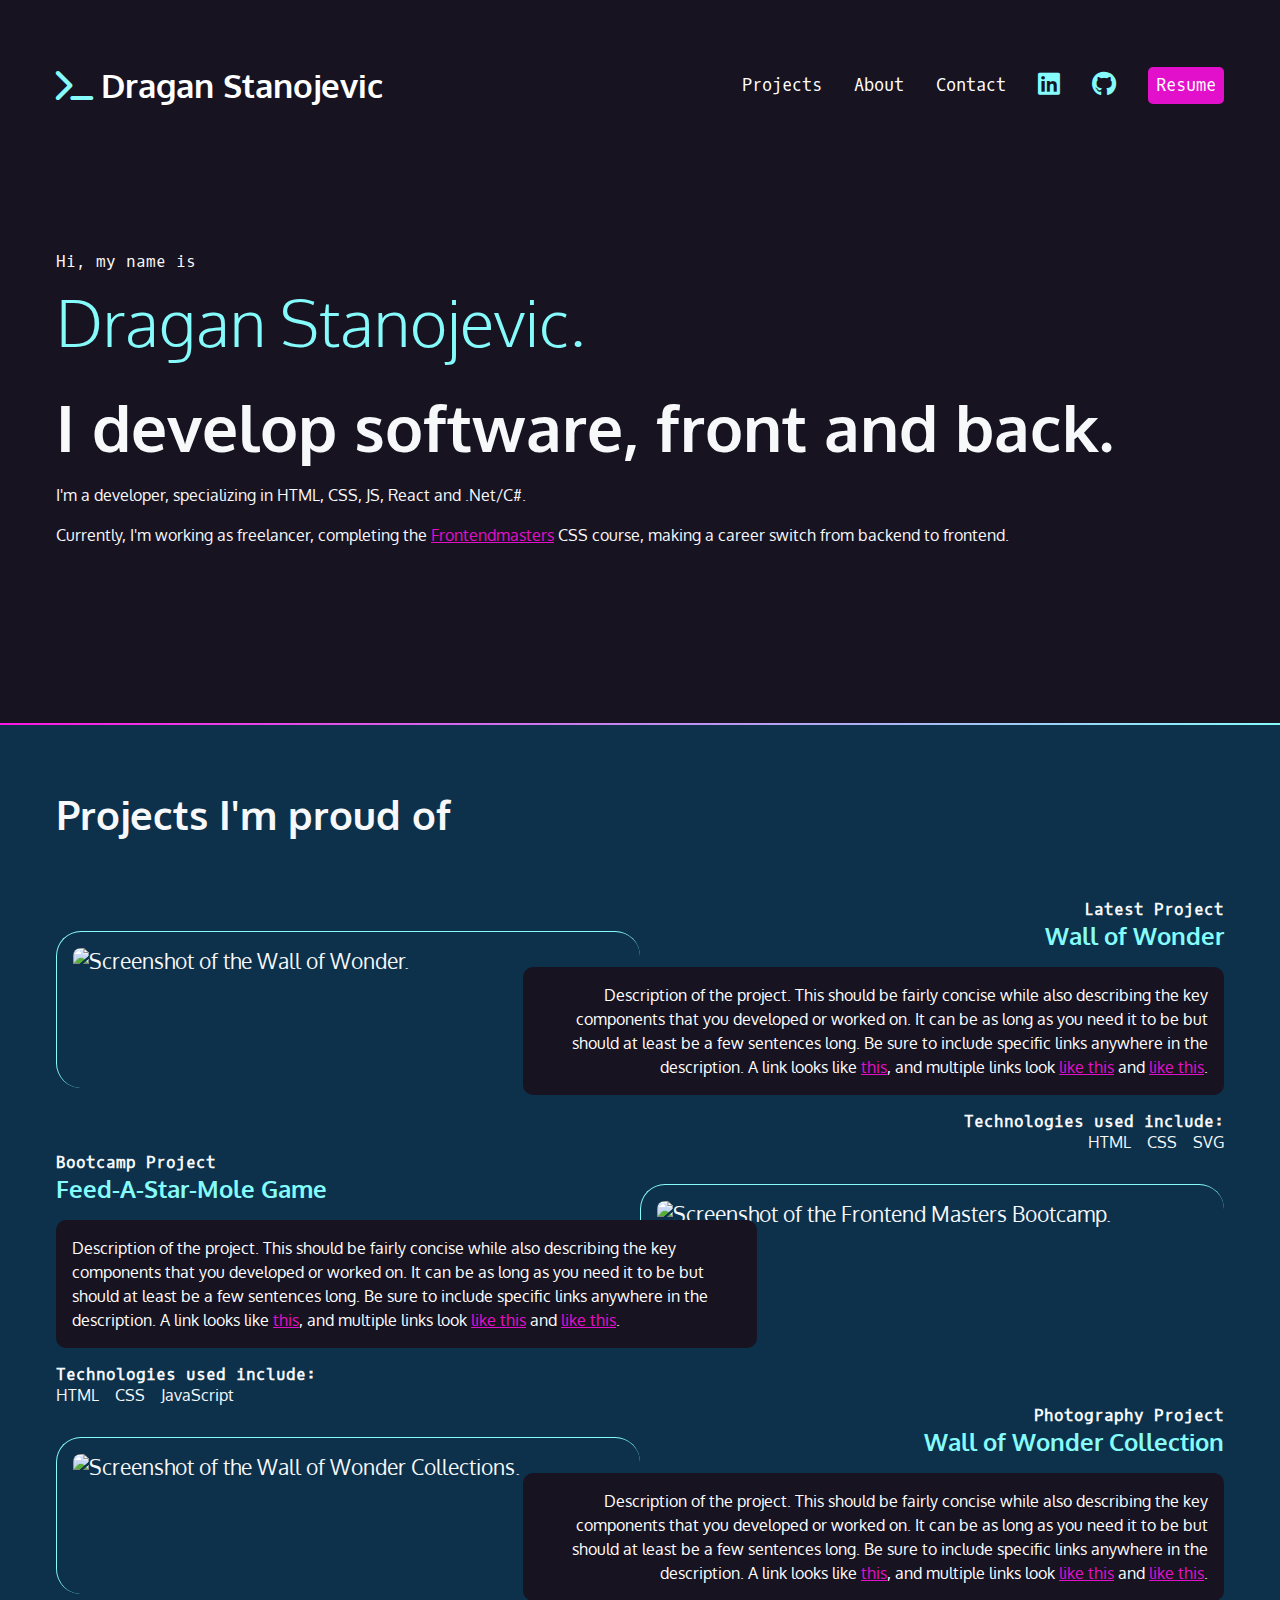
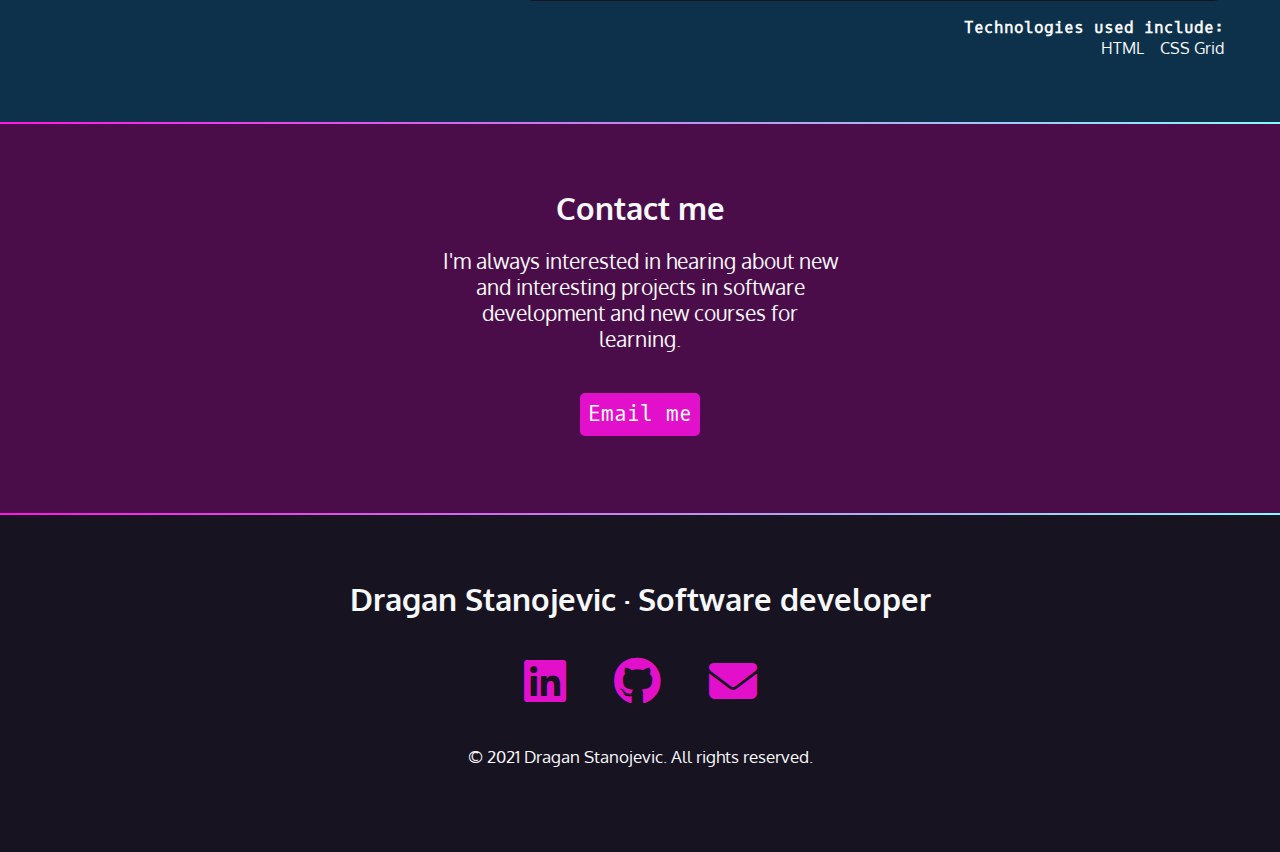
==== index.html @ 3df2befe "Initial commit" ====
<!DOCTYPE html>
<html lang="en">

<head>
    <meta charset="UTF-8" />
    <meta name="viewport" content="width=device-width, initial-scale=1.0" />
    <link rel="preconnect" href="https://fonts.googleapis.com" />
    <link rel="preconnect" href="https://fonts.gstatic.com" crossorigin />
    <link
        href="https://fonts.googleapis.com/css2?family=Aguafina+Script&family=Alex+Brush&family=Annie+Use+Your+Telescope&family=Architects+Daughter&family=Babylonica&family=M+PLUS+1+Code&family=Oxygen&display=swap"
        rel="stylesheet" />
    <link
        href="https://fonts.googleapis.com/css2?family=Aguafina+Script&family=Alex+Brush&family=Annie+Use+Your+Telescope&family=Architects+Daughter&family=Babylonica&family=M+PLUS+1+Code&family=Oxygen&family=Oxygen+Mono&display=swap"
        rel="stylesheet" />
    <link href="https://cdnjs.cloudflare.com/ajax/libs/font-awesome/6.4.2/css/all.min.css" rel="stylesheet" />
    <link href="css/style.css" rel="stylesheet" />
    <title>Dragan Stanojevic Portfolio Website</title>
</head>

<body>
    <!--NAV SECTION-->
    <nav>
        <ul>
            <li>
                <h1>
                    <a href="index.html"><span class="fa-solid fa-terminal" aria-hidden="true"></span><span>Dragan
                            Stanojevic</span></a>
                </h1>
            </li>
            <li><a href="#projects">Projects</a></li>
            <li><a href="about.html">About</a></li>
            <li><a href="#contact">Contact</a></li>
            <li>
                <a href="https://www.linkedin.com/in/dragan-stanojevic-6979ab89/" target="_blank"><span
                        class="fa-brands fa-linkedin" aria-hidden="true"></span><span
                        class="sr-only">LinkedIn</span></a>
            </li>
            <li>
                <a href="https://github.com/dragan381" target="_blank"><span class="fa-brands fa-github"
                        aria-hidden="true"></span><span class="sr-only">Github</span></a>
            </li>
            <li>
                <a href="https://www.dropbox.com/scl/fi/jnepjfzdmhnk9xsrbpnvz/Curriculum-Vitae-Dragan-Stanojevic.pdf?rlkey=zof4jn5jh3s4j1dg35vl9p2nk&dl=0"
                    target="_blank" class="button">Resume</a>
            </li>
        </ul>
    </nav>
    <!--INTRO SECTION-->
    <section id="intro">
        <p class="name">Hi, my name is <span>Dragan Stanojevic.</span></p>
        <h2>I develop software, front and back.</h2>
        <p>I'm a developer, specializing in HTML, CSS, JS, React and .Net/C#.</p>
        <p>Currently, I'm working as freelancer, completing the <a href="https://frontendmasters.com/"
                target="_blank">Frontendmasters</a> CSS course, making a career switch from backend to frontend.</p>
    </section>
    <div class="gradient"></div>
    <!--PROJECT SECTION-->
    <div class="section-blue">
        <section id="projects">
            <h2>Projects I'm proud of</h2>
            <article>
                <div class="text">
                    <h4>Latest Project</h4>
                    <h3>Wall of Wonder</h3>
                    <p class="blackbox">Description of the project. This should be fairly concise while also describing
                        the key components that you developed or worked on. It can be as long as you need it to be but
                        should at least be a few sentences long. Be sure to include specific links anywhere in the
                        description. A link looks like <a
                            href="https://frontendmasters.github.io/grid-flexbox-v2/">this</a>, and multiple links look
                        <a href="#">like this</a> and <a href="#">like this</a>.
                    </p>
                    <h4>Technologies used include:</h4>
                    <ul>
                        <li>HTML</li>
                        <li>CSS</li>
                        <li>SVG</li>
                    </ul>
                </div>
                <img src="https://assets.codepen.io/296057/fem-gettingstartedcss-ch5-1.png"
                    alt="Screenshot of the Wall of Wonder." />
            </article>
            <article class="reverse">
                <div class="text">
                    <h4>Bootcamp Project</h4>
                    <h3>Feed-A-Star-Mole Game</h3>
                    <p class="blackbox">Description of the project. This should be fairly concise while also describing
                        the key components that you developed or worked on. It can be as long as you need it to be but
                        should at least be a few sentences long. Be sure to include specific links anywhere
                        in the description. A link looks like <a
                            href="https://frontendmasters.github.io/bootcamp/mole">this</a>, and multiple links look <a
                            href="#">like this</a> and <a href="#">like this</a>.</p>
                    <h4>Technologies used include:</h4>
                    <ul>
                        <li>HTML</li>
                        <li>CSS</li>
                        <li>JavaScript</li>
                    </ul>
                </div>
                <img src="https://assets.codepen.io/296057/fem-gettingstartedcss-ch5-5.png"
                    alt="Screenshot of the Frontend Masters Bootcamp." />
            </article>
            <article>
                <div class="text">
                    <h4>Photography Project</h4>
                    <h3>Wall of Wonder Collection</h3>
                    <p class="blackbox">Description of the project. This should be fairly concise while also describing
                        the key components that you developed or worked on. It can be as long as you need it to be but
                        should at least be a few sentences long. Be sure to include specific links anywhere in the
                        description. A link looks like <a
                            href="https://frontendmasters.github.io/grid-flexbox-v2/grid-figure-figcaption">this</a>,
                        and multiple links look <a href="#">like this</a> and <a href="#">like this</a>.</p>
                    <h4>Technologies used include:</h4>
                    <ul>
                        <li>HTML</li>
                        <li>CSS Grid</li>
                    </ul>
                </div>
                <img src="https://assets.codepen.io/296057/fem-gettingstartedcss-ch5-4.png"
                    alt="Screenshot of the Wall of Wonder Collections." />
            </article>
        </section>
    </div>
    <div class="gradient"></div>
    <!--CONTACT SECTION-->
    <div class="section-plum">
        <section id="contact">
            <h2>Contact me</h2>
            <p>I'm always interested in hearing about new and interesting projects in software development and
                new courses
                for learning.</p>
            <p><a href="mailto:dragan.stanojevic83@gmail.com" class="button">Email me</a></p>
        </section>
    </div>
    <div class="gradient"></div>
    <!--FOOTER SECTION-->
    <footer>
        <h2>Dragan Stanojevic &middot; Software developer</h2>
        <ul>
            <li><a href="https://www.linkedin.com/in/dragan-stanojevic-6979ab89/" target="_blank"><span
                        class="fa-brands fa-linkedin" aria-hidden="true"></span><span
                        class="sr-only">LinkedIn</span></a></li>
            <li><a href="https://github.com/dragan381" target="_blank"><span class="fa-brands fa-github"
                        aria-hidden="true"></span><span class="sr-only">Github</span></a></li>
            <li><a href="mailto:dragan.stanojevic83@gmail.com"><span class="fa-solid fa-envelope"></span><span
                        class="sr-only">Email</span></a></li>
        </ul>
        <p><small>&copy; 2021 Dragan Stanojevic. All rights reserved.</small></p>
    </footer>
</body>

</html>
---- css/style.css ----
/* Variables declared here - these are the colors for our pages, as well as the font stacks and sizes. */

:root {
  --black: #171321;
  --dkblue: #0d314b;
  --plum: #4b0d49;
  --hotmag: #ff17e4;
  --magenta: #e310cb;
  --aqua: #86fbfb;
  --white: #f7f8fa;
  --font-size: 1.3rem;
  --mono: "Oxygen mono", monospace;
  --sans: Oxygen, sans-serif;
}

/* border box model: https://css-tricks.com/box-sizing/ */

html {
  box-sizing: border-box;
}

*,
*::before,
*::after {
  box-sizing: inherit;
}

/* generic styles for the page */

body {
  padding: 0;
  margin: 0;
  font-family: var(--sans);
  background-color: var(--black);
  color: var(--white);
  font-size: var(--font-size);
}

h1,
h2,
h3 {
  margin: 0;
}

a {
  color: var(--magenta);
}

a:hover {
  color: var(--hotmag);
  text-decoration: none;
}
img {
  width: 100%;
}

/* background color divs */

.section-plum {
  background-color: var(--plum);
}
.section-blue {
  background-color: var(--dkblue);
}

.gradient {
  background: linear-gradient(
    90deg,
    rgba(255, 23, 228, 1) 0%,
    rgba(134, 251, 251, 1) 100%
  );
  height: 2px;
}

/* intro styles */

#intro {
  padding: 4rem 1rem 10rem 1rem;
  padding-bottom: 10rem;
}

#intro p {
  font-size: 1rem;
  line-height: 1.5;
}

#intro .name {
  font-family: var(--mono);
  font-size: 1rem;
}

.name span {
  font-family: var(--sans);
  font-size: 4rem;
  color: var(--aqua);
  display: block;
  font-weight: 300;
}

#intro h2 {
  font-size: 4rem;
}

/* contact section */

#contact {
  width: 400px;
  text-align: center;
  margin: 0 auto;
  padding: 4rem 0;
}

#contact p:last-child {
  margin-top: 3rem;
}

/* navigation */

nav {
  font-family: var(--mono);
  font-size: 80%;
  padding: 4rem 1rem;
}

nav h1 a {
  font-family: var(--sans);
}

nav ul {
  margin: 0;
  padding: 0;
  list-style-type: none;
  display: flex;
  flex-flow: row wrap;
  justify-content: center;
  align-items: center;
  gap: 2rem;
}

nav li:first-child {
  flex-basis: 100%;
  text-align: center;
}

nav [class*="fa-"] {
  font-size: 150%;
  color: var(--aqua);
}

nav h1 [class*="fa-"] {
  font-size: 100%;
  color: var(--aqua);
  padding-right: 0.5rem;
}

nav a {
  color: white;
  text-decoration: none;
  display: block;
}

nav a:hover,
nav [class*="fa-"]:hover {
  color: var(--magenta);
}

.button {
  background-color: var(--magenta);
  color: white;
  padding: 0.5rem;
  border-radius: 5px;
  text-decoration: none;
  font-family: var(--mono);
}

.button:hover {
  color: white;
  background-color: var(--hotmag);
}

/* projects section */
#projects {
  padding: 4rem 1rem;
}
#projects h2 {
  font-size: 2.5rem;
  margin-bottom: calc(2.5rem * 1.5);
}
#projects h3 {
  color: var(--aqua);
}

#projects h4 {
  font-size: 1rem;
  font-family: var(--mono);
  margin: 0;
}
.blackbox {
  padding: 1rem;
  border-radius: 10px;
  color: white;
  background-color: var(--black);
  font-size: 1rem;
  line-height: 1.5;
}
#projects ul {
  list-style-type: none;
  padding: 0;
  margin: 0;
  display: flex;
  flex-flow: row wrap;
  justify-content: flex-start;
  gap: 1rem;
  font-size: 1rem;
}
#projects img {
  margin: 2rem 0 4rem 0;
  padding: 1rem;
  border-left: 1px solid var(--aqua);
  border-top: 1px solid var(--aqua);
  border-radius: 25px;
}
/* footer section */

footer {
  text-align: center;
  padding: 4rem 0;
}

footer ul {
  list-style-type: none;
  padding: 0;
  margin: 2rem 0;
  display: flex;
  flex-flow: row wrap;
  justify-content: center;
  gap: 3rem;
  font-size: 3rem;
}
@media (min-width: 800px) {
  article {
    display: grid;
    grid-template-columns: repeat(10, 1fr);
  }
  #projects img {
    grid-column: 1/6;
    grid-row: 1/2;
  }
  .text {
    grid-column: 5/11;
    grid-row: 1/2;
    order: 2;
    text-align: right;
  }
  #projects ul {
    justify-content: flex-end;
  }
  #projects .reverse .text {
    grid-column: 1/7;
    order: 2;
    text-align: left;
  }
  #projects .reverse img {
    grid-column: 6/11;
    grid-row: 1/2;
  }
  #projects .reverse ul {
    justify-content: flex-start;
  }
}
@media (min-width: 850px) {
  nav,
  #intro,
  #projects {
    max-width: 1200px;
    margin: 0 auto;
  }
  nav li:first-child {
    flex-basis: auto;
    text-align: left;
    margin-right: auto;
  }
}
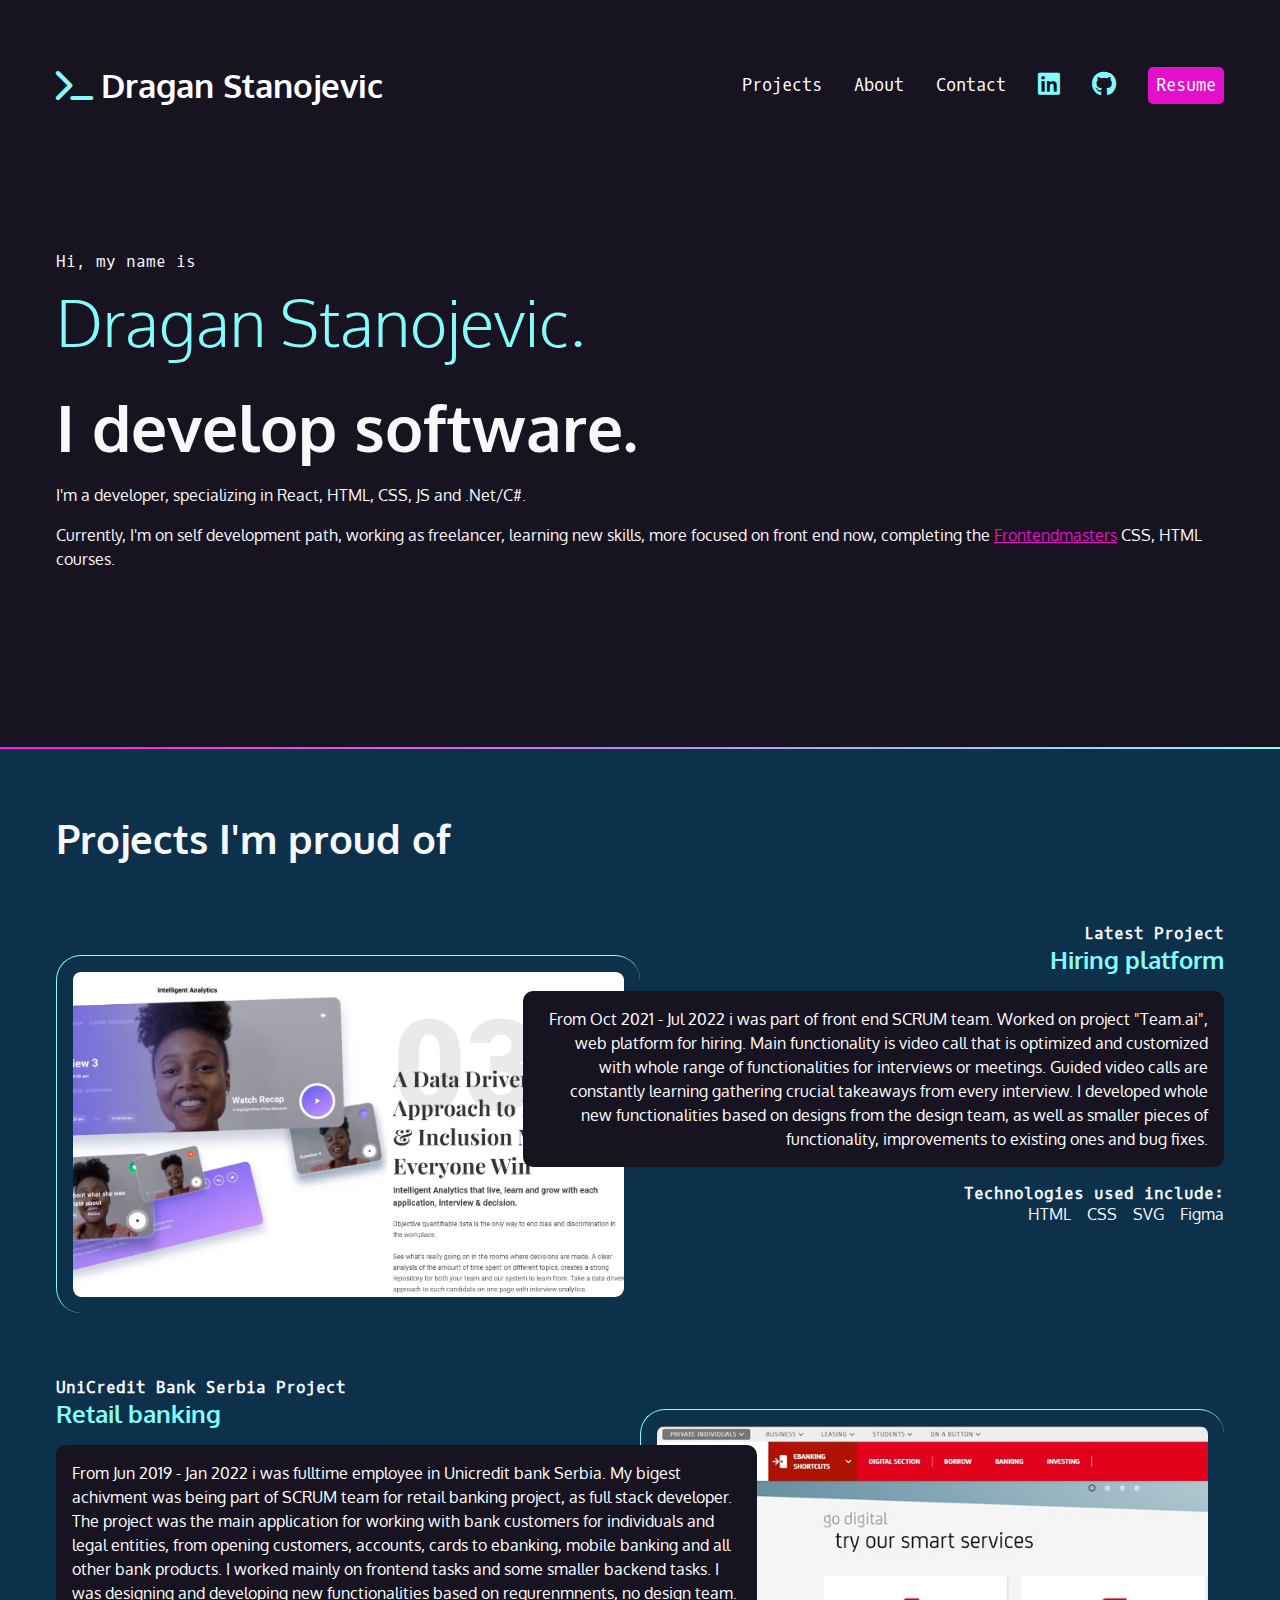
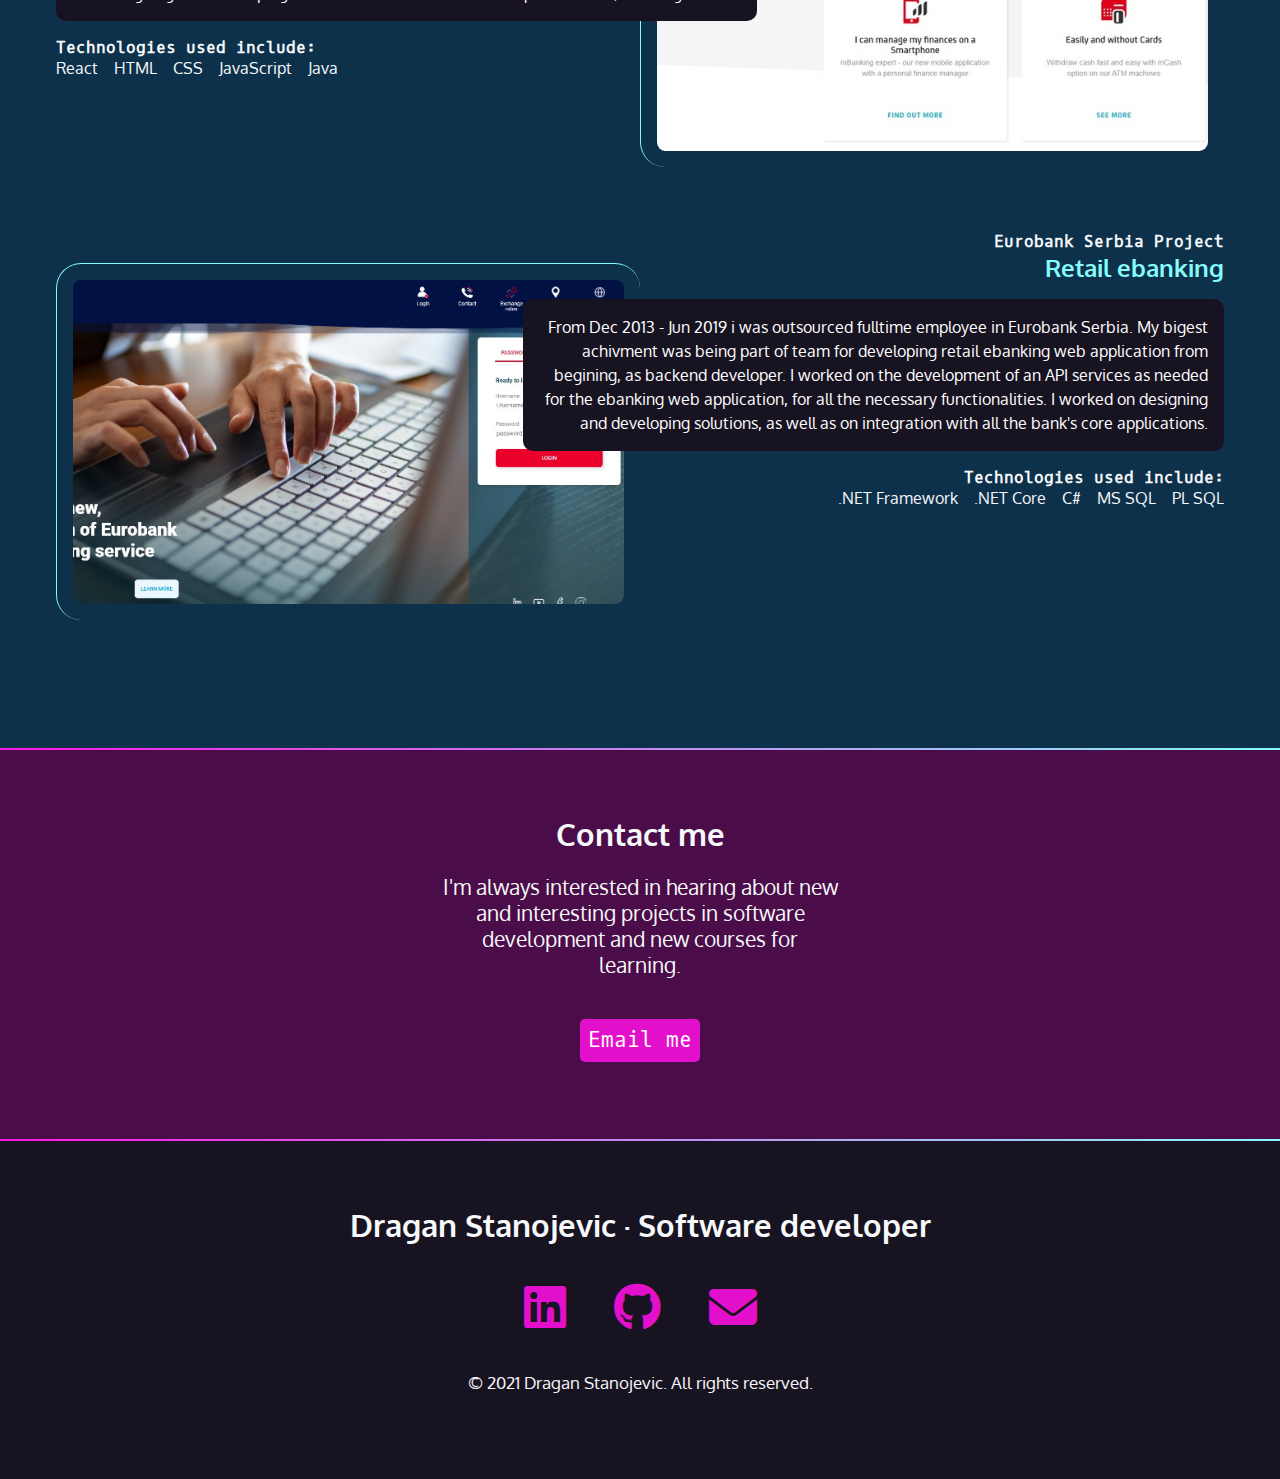
==== commit a2a8d419: "Public version changes" ====
--- a/index.html
+++ b/index.html
@@ -48,10 +48,11 @@
     <!--INTRO SECTION-->
     <section id="intro">
         <p class="name">Hi, my name is <span>Dragan Stanojevic.</span></p>
-        <h2>I develop software, front and back.</h2>
-        <p>I'm a developer, specializing in HTML, CSS, JS, React and .Net/C#.</p>
-        <p>Currently, I'm working as freelancer, completing the <a href="https://frontendmasters.com/"
-                target="_blank">Frontendmasters</a> CSS course, making a career switch from backend to frontend.</p>
+        <h2>I develop software.</h2>
+        <p>I'm a developer, specializing in React, HTML, CSS, JS and .Net/C#.</p>
+        <p>Currently, I'm on self development path, working as freelancer, learning new skills, more focused on front
+            end now, completing the <a href="https://frontendmasters.com/" target="_blank">Frontendmasters</a> CSS, HTML
+            courses.</p>
     </section>
     <div class="gradient"></div>
     <!--PROJECT SECTION-->
@@ -61,62 +62,65 @@
             <article>
                 <div class="text">
                     <h4>Latest Project</h4>
-                    <h3>Wall of Wonder</h3>
-                    <p class="blackbox">Description of the project. This should be fairly concise while also describing
-                        the key components that you developed or worked on. It can be as long as you need it to be but
-                        should at least be a few sentences long. Be sure to include specific links anywhere in the
-                        description. A link looks like <a
-                            href="https://frontendmasters.github.io/grid-flexbox-v2/">this</a>, and multiple links look
-                        <a href="#">like this</a> and <a href="#">like this</a>.
+                    <h3>Hiring platform</h3>
+                    <p class="blackbox">From Oct 2021 - Jul 2022 i was part of front end SCRUM team. Worked on project
+                        "Team.ai", web platform for hiring. Main functionality is video call that is optimized and
+                        customized with whole range of functionalities for interviews or meetings. Guided
+                        video calls are constantly learning gathering crucial takeaways from every interview. I
+                        developed whole new functionalities based on designs from the design team, as well as smaller
+                        pieces of functionality, improvements to existing ones and bug fixes.
                     </p>
                     <h4>Technologies used include:</h4>
                     <ul>
                         <li>HTML</li>
                         <li>CSS</li>
                         <li>SVG</li>
+                        <li>Figma</li>
                     </ul>
                 </div>
-                <img src="https://assets.codepen.io/296057/fem-gettingstartedcss-ch5-1.png"
-                    alt="Screenshot of the Wall of Wonder." />
+                <img src="img/teamai.jpg" alt="Screenshot of Team.ai." />
             </article>
             <article class="reverse">
                 <div class="text">
-                    <h4>Bootcamp Project</h4>
-                    <h3>Feed-A-Star-Mole Game</h3>
-                    <p class="blackbox">Description of the project. This should be fairly concise while also describing
-                        the key components that you developed or worked on. It can be as long as you need it to be but
-                        should at least be a few sentences long. Be sure to include specific links anywhere
-                        in the description. A link looks like <a
-                            href="https://frontendmasters.github.io/bootcamp/mole">this</a>, and multiple links look <a
-                            href="#">like this</a> and <a href="#">like this</a>.</p>
+                    <h4>UniCredit Bank Serbia Project</h4>
+                    <h3>Retail banking</h3>
+                    <p class="blackbox">From Jun 2019 - Jan 2022 i was fulltime employee in Unicredit bank Serbia. My
+                        bigest achivment was being part of SCRUM team for retail banking project, as full stack
+                        developer. The project was the main application for working with bank customers for individuals
+                        and legal entities, from opening customers, accounts, cards to ebanking, mobile banking and all
+                        other bank products. I worked mainly on frontend tasks and some smaller backend tasks. I was
+                        designing and developing new functionalities based on requrenmnents, no design team.
                     <h4>Technologies used include:</h4>
                     <ul>
+                        <li>React</li>
                         <li>HTML</li>
                         <li>CSS</li>
                         <li>JavaScript</li>
+                        <li>Java</li>
                     </ul>
                 </div>
-                <img src="https://assets.codepen.io/296057/fem-gettingstartedcss-ch5-5.png"
-                    alt="Screenshot of the Frontend Masters Bootcamp." />
+                <img src="img/unicredit.jpg" alt="Screenshot of UniCredit bank Serbia website." />
             </article>
             <article>
                 <div class="text">
-                    <h4>Photography Project</h4>
-                    <h3>Wall of Wonder Collection</h3>
-                    <p class="blackbox">Description of the project. This should be fairly concise while also describing
-                        the key components that you developed or worked on. It can be as long as you need it to be but
-                        should at least be a few sentences long. Be sure to include specific links anywhere in the
-                        description. A link looks like <a
-                            href="https://frontendmasters.github.io/grid-flexbox-v2/grid-figure-figcaption">this</a>,
-                        and multiple links look <a href="#">like this</a> and <a href="#">like this</a>.</p>
+                    <h4>Eurobank Serbia Project</h4>
+                    <h3>Retail ebanking</h3>
+                    <p class="blackbox">From Dec 2013 - Jun 2019 i was outsourced fulltime employee in Eurobank Serbia.
+                        My
+                        bigest achivment was being part of team for developing retail ebanking web application from
+                        begining, as backend developer. I worked on the development of an API services as needed for the
+                        ebanking web application, for all the necessary functionalities. I worked on designing and
+                        developing solutions, as well as on integration with all the bank's core applications.
                     <h4>Technologies used include:</h4>
                     <ul>
-                        <li>HTML</li>
-                        <li>CSS Grid</li>
+                        <li>.NET Framework</li>
+                        <li>.NET Core</li>
+                        <li>C#</li>
+                        <li>MS SQL</li>
+                        <li>PL SQL</li>
                     </ul>
                 </div>
-                <img src="https://assets.codepen.io/296057/fem-gettingstartedcss-ch5-4.png"
-                    alt="Screenshot of the Wall of Wonder Collections." />
+                <img src="img/eurobank.jpg" alt="Screenshot of Eurobank Serbia website." />
             </article>
         </section>
     </div>
@@ -142,7 +146,8 @@
             <li><a href="https://github.com/dragan381" target="_blank"><span class="fa-brands fa-github"
                         aria-hidden="true"></span><span class="sr-only">Github</span></a></li>
             <li><a href="mailto:dragan.stanojevic83@gmail.com"><span class="fa-solid fa-envelope"></span><span
-                        class="sr-only">Email</span></a></li>
+                        class="sr-only">Email</span></a>
+            </li>
         </ul>
         <p><small>&copy; 2021 Dragan Stanojevic. All rights reserved.</small></p>
     </footer>
--- a/css/style.css
+++ b/css/style.css
@@ -237,6 +237,58 @@
   gap: 3rem;
   font-size: 3rem;
 }
+
+/*contact form section*/
+
+#contact-form {
+  width: 400px;
+  text-align: center;
+  margin: 0 auto;
+  padding: 4rem 0;
+}
+
+#contact-form fieldset label {
+  display: block;
+  padding-bottom: 0.3rem;
+}
+
+#contact-form fieldset {
+  text-align: left;
+  border: 1px solid black;
+  border-radius: 10px;
+  margin-bottom: 2rem;
+}
+
+#contact-form fieldset legend {
+  font-weight: bold;
+  font-size: 1.3rem;
+  margin-top: 1.5rem;
+  margin-bottom: 1rem;
+}
+
+#contact-form fieldset textarea {
+  height: 10rem;
+  padding: 1rem;
+}
+
+#contact-form button {
+  font-size: 1rem;
+  margin: 2rem 0;
+  border: none;
+}
+
+#contact-form input,
+textarea {
+  display: block;
+  margin-bottom: 2rem;
+  width: 20rem;
+  font-family: var(--sans);
+  font-size: 1rem;
+  padding: 0 1rem;
+  border-radius: 10px;
+  border: none;
+}
+
 @media (min-width: 800px) {
   article {
     display: grid;
